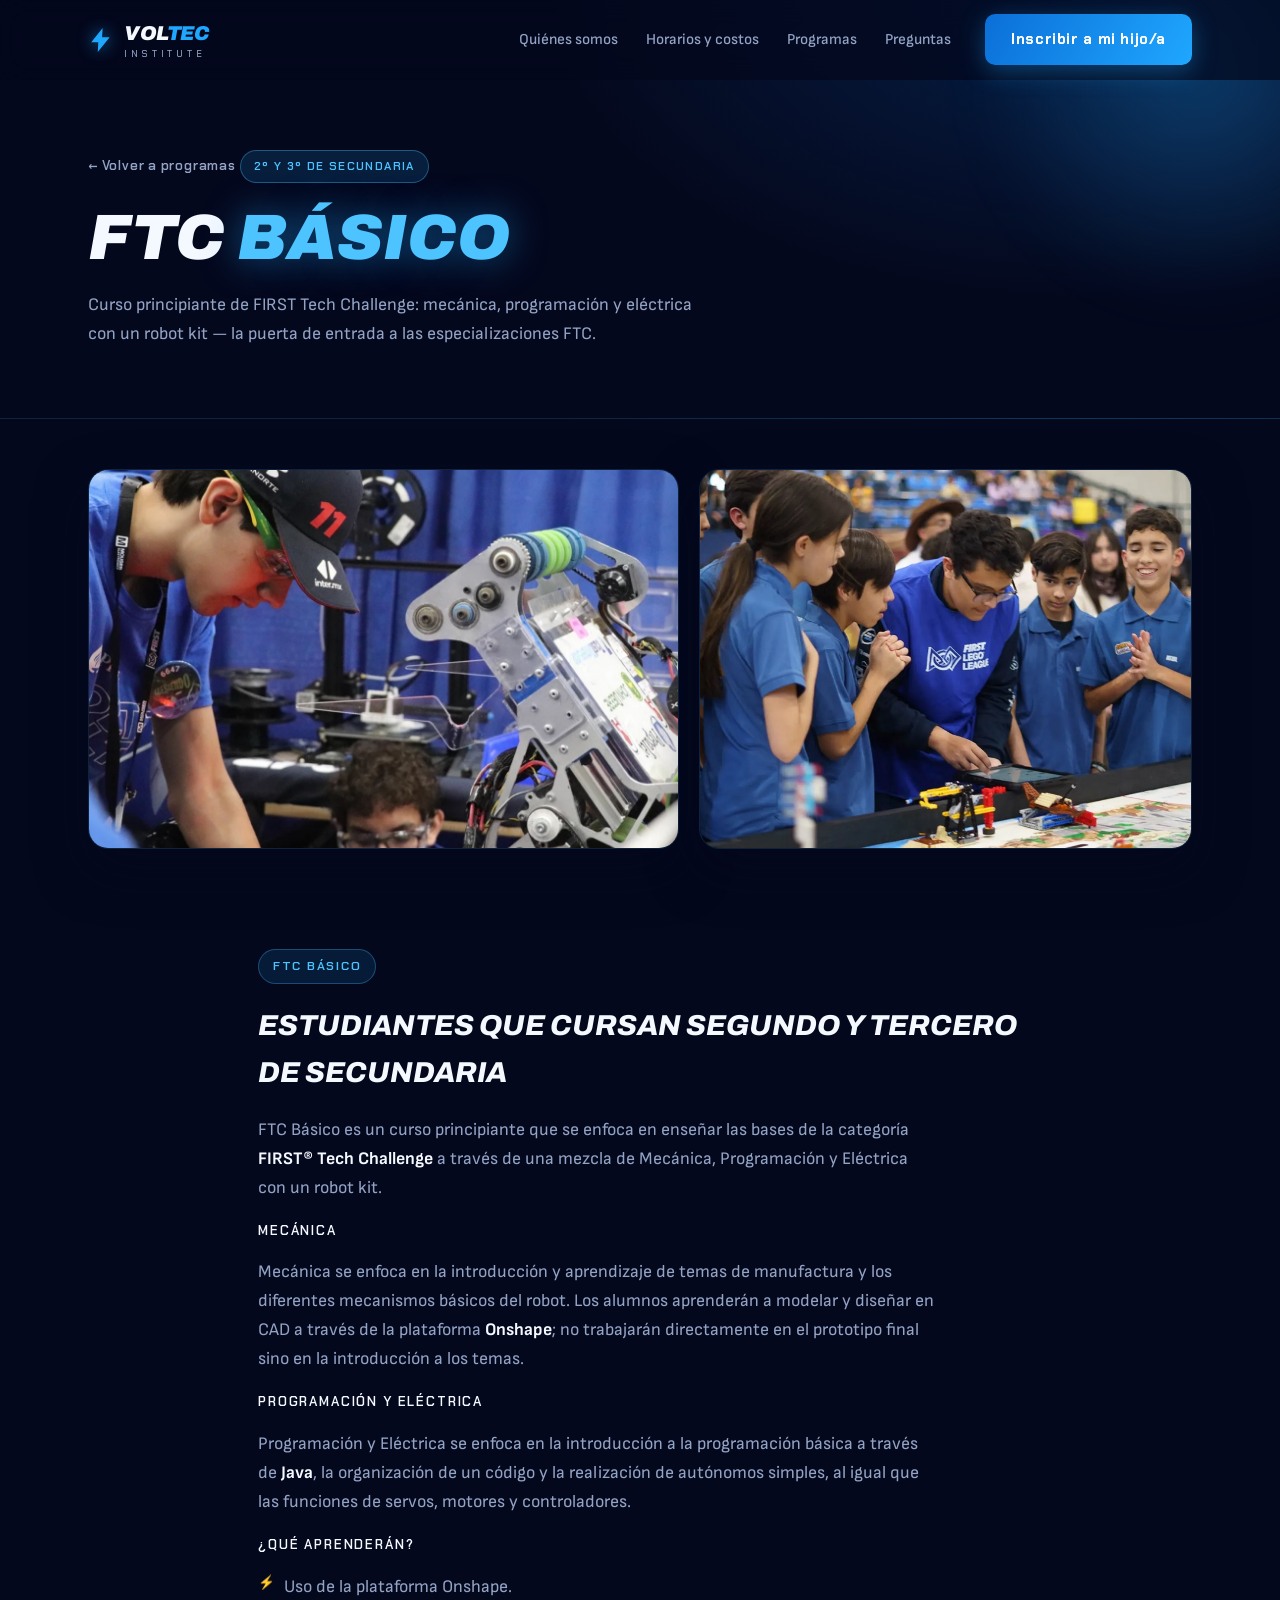
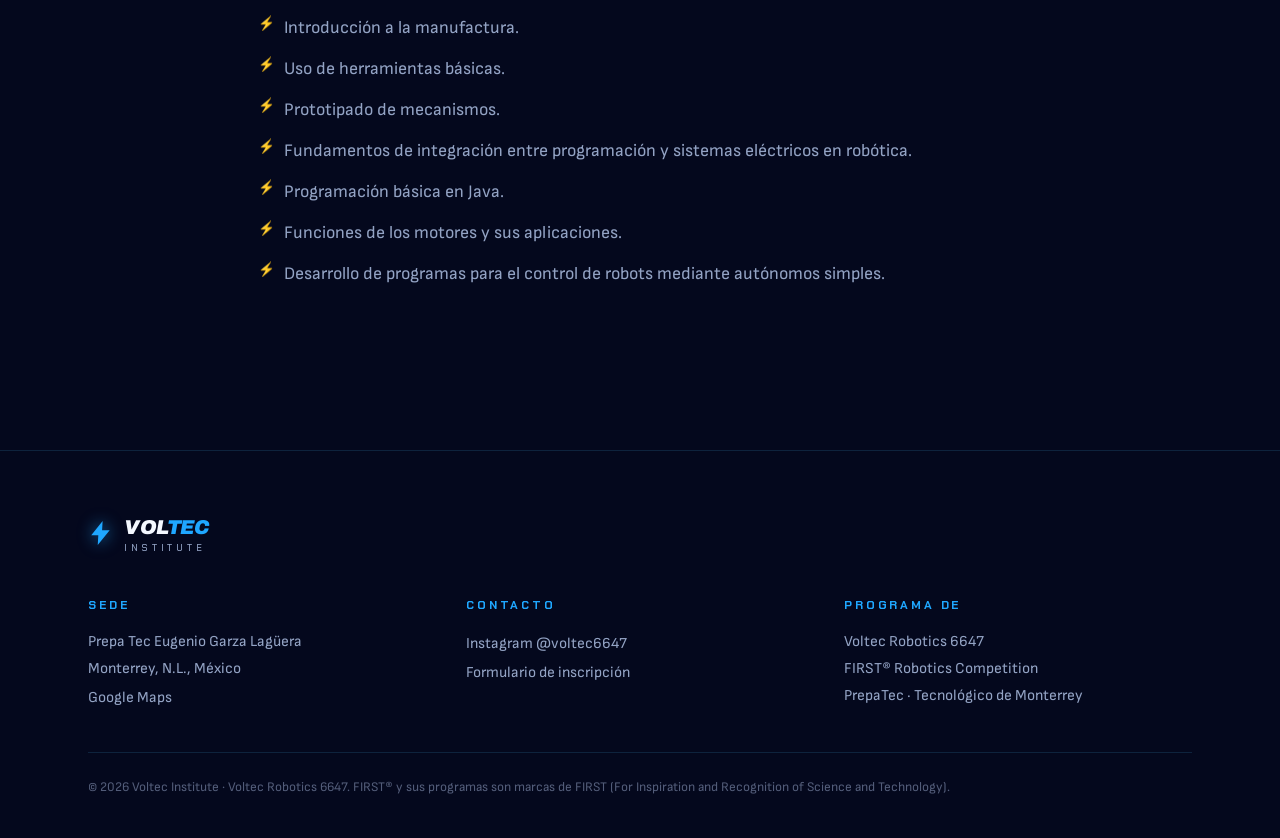
==== pages/ftc-basico.html @ 251042d5 "Restructure FTC track into FTC Básico + 2 specializations - New page pages/ftc-basico.html: combined" ====
<!DOCTYPE html>
<html lang="es">
<head>
<meta charset="UTF-8">
<meta name="viewport" content="width=device-width, initial-scale=1.0">
<title>FTC Básico — Voltec Institute</title>
<meta name="description" content="FTC Básico: curso principiante de FIRST Tech Challenge que combina mecánica, programación y eléctrica con un robot kit, para 2º y 3º de secundaria.">
<link rel="preconnect" href="https://fonts.googleapis.com">
<link rel="preconnect" href="https://fonts.gstatic.com" crossorigin>
<link href="https://fonts.googleapis.com/css2?family=Archivo:ital,wght@0,400;0,600;0,700;1,800;1,900&family=Chakra+Petch:wght@400;500;600;700&family=Sofia+Sans:ital,wght@0,300;0,400;0,500;0,600;0,700;1,400&display=swap" rel="stylesheet">
<link rel="stylesheet" href="../styles.css">
<link rel="icon" type="image/svg+xml" href="../favicon.svg">
</head>
<body>

<!-- ══════════ NAV ══════════ -->
<header class="nav" id="nav">
  <div class="nav__inner">
    <a href="../index.html#inicio" class="nav__brand">
      <svg class="nav__bolt" viewBox="0 0 24 24" aria-hidden="true"><path d="M13.5 1 3 14h6.5L9 23 20 9.5h-7L13.5 1z"/></svg>
      <span class="nav__wordmark">VOL<em>TEC</em> <small>institute</small></span>
    </a>
    <nav class="nav__links" aria-label="Navegación principal">
      <a href="../index.html#equipo">Quiénes somos</a>
      <a href="../index.html#detalles">Horarios y costos</a>
      <a href="../index.html#programas">Programas</a>
      <a href="../index.html#faq">Preguntas</a>
    </nav>
    <a class="btn btn--solid nav__cta" href="https://forms.gle/gibTbr4Ch8bQDQcL7" target="_blank" rel="noopener">Inscribir a mi hijo/a</a>
    <button class="nav__burger" id="burger" aria-label="Abrir menú" aria-expanded="false">
      <span></span><span></span><span></span>
    </button>
  </div>
  <div class="nav__mobile" id="mobileMenu">
    <a href="../index.html#equipo">Quiénes somos</a>
    <a href="../index.html#detalles">Horarios y costos</a>
    <a href="../index.html#programas">Programas</a>
    <a href="../index.html#faq">Preguntas</a>
    <a class="btn btn--solid" href="https://forms.gle/gibTbr4Ch8bQDQcL7" target="_blank" rel="noopener">Inscribir a mi hijo/a</a>
  </div>
</header>

<!-- ══════════ PAGE HERO ══════════ -->
<section class="page-hero">
  <div class="page-hero__glow" aria-hidden="true"></div>
  <div class="container page-hero__inner">
    <a class="page-hero__back" href="../index.html#programas">← Volver a programas</a>
    <span class="stage__badge page-hero__badge">2º y 3º de secundaria</span>
    <h1 class="page-hero__title">FTC <em>Básico</em></h1>
    <p class="page-hero__lead">Curso principiante de FIRST Tech Challenge: mecánica, programación y eléctrica con un robot kit — la puerta de entrada a las especializaciones FTC.</p>
  </div>
</section>

<!-- ══════════ GALERÍA ══════════ -->
<section class="page-gallery">
  <div class="container page-gallery__grid">
    <img src="../img/foto-6.jpg" alt="Alumno ajustando el mecanismo de un robot FTC">
    <img src="../img/foto-1.jpg" alt="Alumnos construyendo y controlando un robot con tablet">
  </div>
</section>

<!-- ══════════ CONTENIDO ══════════ -->
<section class="page-content">
  <div class="container container--narrow">

    <article class="level-block">
      <span class="level-block__tag">FTC Básico</span>
      <h2 class="level-block__age">Estudiantes que cursan segundo y tercero de secundaria</h2>
      <p>FTC Básico es un curso principiante que se enfoca en enseñar las bases de la categoría <strong>FIRST® Tech Challenge</strong> a través de una mezcla de Mecánica, Programación y Eléctrica con un robot kit.</p>

      <h3 class="level-block__subhead">Mecánica</h3>
      <p>Mecánica se enfoca en la introducción y aprendizaje de temas de manufactura y los diferentes mecanismos básicos del robot. Los alumnos aprenderán a modelar y diseñar en CAD a través de la plataforma <strong>Onshape</strong>; no trabajarán directamente en el prototipo final sino en la introducción a los temas.</p>

      <h3 class="level-block__subhead">Programación y Eléctrica</h3>
      <p>Programación y Eléctrica se enfoca en la introducción a la programación básica a través de <strong>Java</strong>, la organización de un código y la realización de autónomos simples, al igual que las funciones de servos, motores y controladores.</p>

      <h3 class="level-block__subhead">¿Qué aprenderán?</h3>
      <ul class="level-block__list">
        <li>Uso de la plataforma Onshape.</li>
        <li>Introducción a la manufactura.</li>
        <li>Uso de herramientas básicas.</li>
        <li>Prototipado de mecanismos.</li>
        <li>Fundamentos de integración entre programación y sistemas eléctricos en robótica.</li>
        <li>Programación básica en Java.</li>
        <li>Funciones de los motores y sus aplicaciones.</li>
        <li>Desarrollo de programas para el control de robots mediante autónomos simples.</li>
      </ul>
    </article>

  </div>
</section>

<!-- ══════════ FOOTER ══════════ -->
<footer class="footer">
  <div class="container footer__inner">
    <div class="footer__brand">
      <svg class="nav__bolt" viewBox="0 0 24 24" aria-hidden="true"><path d="M13.5 1 3 14h6.5L9 23 20 9.5h-7L13.5 1z"/></svg>
      <span class="nav__wordmark">VOL<em>TEC</em> <small>institute</small></span>
    </div>
    <div class="footer__cols">
      <div>
        <h4>Sede</h4>
        <p>Prepa Tec Eugenio Garza Lagüera<br>Monterrey, N.L., México</p>
        <a href="https://maps.app.goo.gl/XyMqTi9tieTk6t7EA" target="_blank" rel="noopener">Google Maps</a>
      </div>
      <div>
        <h4>Contacto</h4>
        <a href="https://www.instagram.com/voltec6647/" target="_blank" rel="noopener">Instagram @voltec6647</a><br>
        <a href="https://forms.gle/gibTbr4Ch8bQDQcL7" target="_blank" rel="noopener">Formulario de inscripción</a>
      </div>
      <div>
        <h4>Programa de</h4>
        <p>Voltec Robotics 6647<br>FIRST® Robotics Competition<br>PrepaTec · Tecnológico de Monterrey</p>
      </div>
    </div>
    <p class="footer__legal">© 2026 Voltec Institute · Voltec Robotics 6647. FIRST® y sus programas son marcas de FIRST (For Inspiration and Recognition of Science and Technology).</p>
  </div>
</footer>

<script src="../script.js"></script>
</body>
</html>
---- styles.css ----
/* ═══════════════════════════════════════════
   VOLTEC INSTITUTE — dark navy · electric blue
   ═══════════════════════════════════════════ */

:root {
  --navy-950: #04081d;
  --navy-900: #060c26;
  --navy-800: #0a1233;
  --navy-700: #101c4a;
  --electric: #1fa7ff;
  --electric-bright: #4dc3ff;
  --electric-deep: #0b6fd8;
  --white: #f4f8ff;
  --muted: #93a3c4;
  --line: rgba(77, 195, 255, .14);

  --font-display: "Archivo", sans-serif;
  --font-tech: "Chakra Petch", monospace;
  --font-body: "Sofia Sans", sans-serif;

  --container: 1160px;
  --radius: 18px;
}

* { margin: 0; padding: 0; box-sizing: border-box; }

html { scroll-behavior: smooth; scroll-padding-top: 90px; }

body {
  font-family: var(--font-body);
  background: var(--navy-950);
  color: var(--white);
  font-size: 1.1rem;
  line-height: 1.65;
  overflow-x: hidden;
  -webkit-font-smoothing: antialiased;
}

::selection { background: var(--electric); color: var(--navy-950); }

.container { max-width: var(--container); margin: 0 auto; padding: 0 28px; }
.container--narrow { max-width: 820px; }

/* ── type helpers ── */
.eyebrow {
  font-family: var(--font-tech);
  font-size: .8rem;
  font-weight: 600;
  letter-spacing: .28em;
  text-transform: uppercase;
  color: var(--electric);
  margin-bottom: 14px;
}
.eyebrow::before { content: "// "; opacity: .6; }

.h2 {
  font-family: var(--font-display);
  font-weight: 900;
  font-style: italic;
  font-size: clamp(1.9rem, 4.2vw, 3rem);
  line-height: 1.08;
  letter-spacing: -.01em;
  text-transform: uppercase;
  margin-bottom: 18px;
}
.h2 em {
  font-style: italic;
  color: var(--electric-bright);
}

.lead { color: var(--muted); max-width: 560px; margin-bottom: 42px; }

/* ── buttons ── */
.btn {
  display: inline-block;
  font-family: var(--font-tech);
  font-weight: 700;
  font-size: .95rem;
  letter-spacing: .04em;
  text-decoration: none;
  padding: 13px 26px;
  border-radius: 10px;
  transition: transform .18s ease, box-shadow .18s ease, background .18s ease, color .18s ease;
  cursor: pointer;
  border: 0;
}
.btn--solid {
  background: linear-gradient(120deg, var(--electric-deep), var(--electric));
  color: #fff;
  box-shadow: 0 6px 24px rgba(31, 167, 255, .35);
}
.btn--solid:hover { transform: translateY(-2px); box-shadow: 0 10px 34px rgba(31, 167, 255, .5); }
.btn--ghost {
  color: var(--white);
  border: 1px solid var(--line);
  background: rgba(77, 195, 255, .05);
}
.btn--ghost:hover { border-color: var(--electric); color: var(--electric-bright); }
.btn--outline {
  color: var(--electric-bright);
  border: 1px solid rgba(77, 195, 255, .4);
  background: transparent;
  padding: 10px 20px;
}
.btn--outline:hover { background: var(--electric); border-color: var(--electric); color: var(--navy-950); }
.btn--lg { padding: 16px 32px; font-size: 1.02rem; }
.btn--xl { padding: 19px 44px; font-size: 1.12rem; border-radius: 14px; }

/* ═══════════ NAV ═══════════ */
.nav {
  position: fixed;
  top: 0; left: 0; right: 0;
  z-index: 100;
  background: rgba(4, 8, 29, .72);
  backdrop-filter: blur(14px);
  -webkit-backdrop-filter: blur(14px);
  border-bottom: 1px solid transparent;
  transition: border-color .3s ease;
}
.nav.scrolled { border-bottom-color: var(--line); }

.nav__inner {
  max-width: var(--container);
  margin: 0 auto;
  padding: 14px 28px;
  display: flex;
  align-items: center;
  gap: 34px;
}
.nav__brand { display: flex; align-items: center; gap: 10px; text-decoration: none; margin-right: auto; }
.nav__bolt { width: 26px; height: 26px; fill: var(--electric); filter: drop-shadow(0 0 8px rgba(31,167,255,.7)); }
.nav__wordmark {
  font-family: var(--font-display);
  font-style: italic;
  font-weight: 900;
  font-size: 1.25rem;
  letter-spacing: -.02em;
  color: var(--white);
}
.nav__wordmark em { color: var(--electric); font-style: italic; }
.nav__wordmark small {
  display: block;
  font-family: var(--font-tech);
  font-weight: 500;
  font-style: normal;
  font-size: .58rem;
  letter-spacing: .42em;
  text-transform: uppercase;
  color: var(--muted);
  margin-top: -3px;
}
.nav__links { display: flex; gap: 28px; }
.nav__links a {
  color: var(--muted);
  text-decoration: none;
  font-size: .95rem;
  font-weight: 500;
  transition: color .15s;
}
.nav__links a:hover { color: var(--electric-bright); }
.nav__cta { white-space: nowrap; }

.nav__burger { display: none; background: none; border: 0; flex-direction: column; gap: 5px; padding: 6px; cursor: pointer; }
.nav__burger span { width: 24px; height: 2px; background: var(--white); border-radius: 2px; transition: .25s; }
.nav__mobile { display: none; }

@media (max-width: 900px) {
  .nav__links, .nav__cta { display: none; }
  .nav__burger { display: flex; }
  .nav__mobile {
    display: none;
    flex-direction: column;
    gap: 4px;
    padding: 12px 28px 24px;
    border-top: 1px solid var(--line);
  }
  .nav__mobile.open { display: flex; }
  .nav__mobile a {
    color: var(--white);
    text-decoration: none;
    padding: 12px 0;
    font-size: 1.05rem;
    border-bottom: 1px solid rgba(77,195,255,.08);
  }
  .nav__mobile .btn { margin-top: 14px; text-align: center; border-bottom: 0; }
}

/* ═══════════ HERO ═══════════ */
.hero {
  position: relative;
  min-height: 100svh;
  display: flex;
  flex-direction: column;
  justify-content: center;
  padding: 140px 0 0;
  overflow: hidden;
  background:
    radial-gradient(1100px 600px at 78% 12%, rgba(11, 111, 216, .22), transparent 60%),
    radial-gradient(800px 500px at 12% 85%, rgba(31, 167, 255, .1), transparent 60%),
    var(--navy-950);
}
.hero__grid {
  position: absolute; inset: 0;
  background-image:
    linear-gradient(rgba(77,195,255,.06) 1px, transparent 1px),
    linear-gradient(90deg, rgba(77,195,255,.06) 1px, transparent 1px);
  background-size: 56px 56px;
  mask-image: radial-gradient(ellipse 90% 70% at 50% 40%, black 30%, transparent 75%);
  -webkit-mask-image: radial-gradient(ellipse 90% 70% at 50% 40%, black 30%, transparent 75%);
}
.hero__glow {
  position: absolute;
  width: 640px; height: 640px;
  right: -140px; top: -140px;
  background: radial-gradient(circle, rgba(31,167,255,.28), transparent 65%);
  filter: blur(40px);
  animation: pulse 7s ease-in-out infinite;
}
@keyframes pulse { 0%,100% { opacity: .7; transform: scale(1); } 50% { opacity: 1; transform: scale(1.12); } }

.hero__boltbg {
  position: absolute;
  right: -6%; top: 50%;
  transform: translateY(-52%) rotate(8deg);
  width: min(56vw, 680px);
  fill: none;
  stroke: rgba(77, 195, 255, .16);
  stroke-width: .35;
  filter: drop-shadow(0 0 26px rgba(31,167,255,.25));
}

.hero__inner { position: relative; max-width: var(--container); margin: 0 auto; padding: 0 28px; width: 100%; }

.tag {
  display: inline-block;
  font-family: var(--font-tech);
  font-size: .8rem;
  font-weight: 600;
  letter-spacing: .12em;
  text-transform: uppercase;
  color: var(--electric-bright);
  border: 1px solid rgba(77,195,255,.35);
  background: rgba(31,167,255,.08);
  padding: 8px 16px;
  border-radius: 100px;
}

.hero__title {
  font-family: var(--font-display);
  font-weight: 900;
  font-style: italic;
  text-transform: uppercase;
  font-size: clamp(1.9rem, 4.6vw, 3.5rem);
  line-height: 1.08;
  letter-spacing: -.01em;
  margin: 26px 0 24px;
  max-width: 22ch;
}
.hero__title span { display: block; }
.hero__title-electric {
  color: var(--electric);
  text-shadow: 0 0 42px rgba(31,167,255,.55);
}

.hero__sub { color: var(--muted); max-width: 560px; margin-bottom: 34px; }
.hero__sub strong { color: var(--white); }

.hero__actions { display: flex; gap: 16px; flex-wrap: wrap; margin-bottom: 56px; }

.hero__stats {
  display: flex;
  gap: clamp(28px, 5vw, 64px);
  flex-wrap: wrap;
  border-top: 1px solid var(--line);
  padding-top: 30px;
  margin-bottom: 70px;
}
.hero__stats dt {
  font-family: var(--font-display);
  font-style: italic;
  font-weight: 900;
  font-size: 2rem;
  color: var(--electric-bright);
}
.hero__stats dd {
  font-family: var(--font-tech);
  font-size: .72rem;
  letter-spacing: .14em;
  text-transform: uppercase;
  color: var(--muted);
  line-height: 1.5;
  margin-top: 4px;
}

/* marquee */
.hero__marquee {
  position: relative;
  border-top: 1px solid var(--line);
  border-bottom: 1px solid var(--line);
  background: rgba(31,167,255,.05);
  overflow: hidden;
  padding: 13px 0;
}
.hero__marquee-track {
  display: flex;
  white-space: nowrap;
  animation: marquee 30s linear infinite;
  font-family: var(--font-tech);
  font-size: .82rem;
  font-weight: 600;
  letter-spacing: .3em;
  color: rgba(147, 163, 196, .85);
}
@keyframes marquee { to { transform: translateX(-50%); } }

/* reveal animation */
.reveal { opacity: 0; transform: translateY(22px); animation: rise .8s cubic-bezier(.2,.7,.2,1) forwards; }
.d1 { animation-delay: .08s; } .d2 { animation-delay: .18s; } .d3 { animation-delay: .28s; }
.d4 { animation-delay: .42s; } .d5 { animation-delay: .54s; } .d6 { animation-delay: .68s; }
@keyframes rise { to { opacity: 1; transform: none; } }

/* scroll-in sections */
.sr { opacity: 0; transform: translateY(30px); transition: opacity .7s ease, transform .7s cubic-bezier(.2,.7,.2,1); }
.sr.in { opacity: 1; transform: none; }

/* ═══════════ PROMO POP-OUT ═══════════ */
:root {
  --amber: #ffc820;
  --amber-bright: #ffe066;
  --amber-deep: #c98f00;
}

.promo {
  position: absolute;
  right: 0;
  top: 2px;
  width: min(360px, 32vw);
  z-index: 5;
  animation: promo-in .8s cubic-bezier(.2,.8,.2,1) .5s both;
}
@keyframes promo-in {
  from { opacity: 0; transform: translateY(-16px) scale(.95); }
  to   { opacity: 1; transform: none; }
}
.promo[hidden] { display: none; }

.promo__tab {
  position: relative;
  z-index: 2;
  display: inline-flex;
  align-items: center;
  gap: 8px;
  margin: 0 auto -1px;
  padding: 9px 22px 10px;
  font-family: var(--font-tech);
  font-size: .74rem;
  font-weight: 700;
  letter-spacing: .16em;
  text-transform: uppercase;
  color: var(--navy-950);
  background: linear-gradient(180deg, var(--amber-bright), var(--amber));
  clip-path: polygon(14px 0, calc(100% - 14px) 0, 100% 100%, 0 100%);
  left: 50%;
  translate: -50% 0;
  box-shadow: 0 0 26px rgba(255, 200, 32, .5);
}
.promo__flame { font-size: .9rem; }

.promo__frame {
  position: relative;
  padding: 26px 28px 24px;
  background:
    radial-gradient(120% 90% at 85% 15%, rgba(255, 200, 32, .1), transparent 60%),
    linear-gradient(165deg, #0d1226 0%, #060a1c 100%);
  border: 2px solid var(--amber);
  clip-path: polygon(
    26px 0, calc(100% - 26px) 0, 100% 26px,
    100% calc(100% - 26px), calc(100% - 26px) 100%,
    26px 100%, 0 calc(100% - 26px), 0 26px
  );
  box-shadow:
    0 0 0 1px rgba(255, 200, 32, .18),
    0 0 44px rgba(255, 200, 32, .28),
    0 30px 70px rgba(4, 8, 29, .85);
}
.promo__frame::before {
  content: "";
  position: absolute;
  inset: 8px;
  border: 1px solid rgba(255, 200, 32, .16);
  clip-path: inherit;
  pointer-events: none;
}

.promo__dots {
  position: absolute;
  left: 34px; right: 34px;
  height: 5px;
  background-image: repeating-linear-gradient(90deg, var(--amber) 0 4px, transparent 4px 11px);
  opacity: .5;
}
.promo__dots--top { top: 13px; }
.promo__dots--bottom { bottom: 13px; }

.promo__body { display: flex; align-items: center; gap: 20px; margin-top: 12px; }

.promo__dial {
  position: relative;
  flex: none;
  width: 76px; height: 76px;
  display: grid;
  place-items: center;
}
.promo__ring {
  position: absolute;
  inset: 0;
  border-radius: 50%;
  border: 2px dashed rgba(255, 200, 32, .55);
  animation: promo-spin 14s linear infinite;
}
.promo__ring--inner {
  inset: 11px;
  border: 2px solid rgba(255, 200, 32, .3);
  border-top-color: var(--amber);
  border-style: solid;
  animation: promo-spin 4.5s linear infinite reverse;
}
@keyframes promo-spin { to { transform: rotate(360deg); } }
.promo__bolt {
  position: relative;
  width: 30px; height: 30px;
  fill: var(--amber);
  filter: drop-shadow(0 0 12px rgba(255, 200, 32, .9));
}

.promo__eyebrow {
  font-family: var(--font-display);
  font-style: italic;
  font-weight: 800;
  text-transform: uppercase;
  font-size: clamp(1.05rem, 1.8vw, 1.35rem);
  line-height: 1.05;
  color: var(--white);
}
.promo__status {
  font-family: var(--font-display);
  font-style: italic;
  font-weight: 900;
  text-transform: uppercase;
  font-size: clamp(1.5rem, 2.6vw, 2rem);
  line-height: 1;
  color: var(--amber);
  text-shadow: 0 0 26px rgba(255, 200, 32, .55);
}

.promo__rule {
  display: flex;
  align-items: center;
  gap: 14px;
  margin: 16px 0 12px;
  font-family: var(--font-tech);
  font-size: .74rem;
  font-weight: 600;
  letter-spacing: .3em;
  text-transform: uppercase;
  color: rgba(255, 224, 102, .85);
}
.promo__rule::before, .promo__rule::after {
  content: "";
  flex: 1;
  height: 1px;
  background: linear-gradient(90deg, transparent, rgba(255, 200, 32, .55), transparent);
}

.promo__offer {
  display: flex;
  align-items: center;
  justify-content: center;
  gap: 14px;
  margin-bottom: 14px;
}
.promo__pct {
  font-family: var(--font-display);
  font-style: italic;
  font-weight: 900;
  font-size: clamp(3.2rem, 6.4vw, 4.6rem);
  line-height: .88;
  letter-spacing: -.03em;
  color: var(--amber);
  text-shadow: 0 0 40px rgba(255, 200, 32, .5);
}
.promo__pct em { font-style: italic; font-size: .62em; }
.promo__off {
  font-family: var(--font-display);
  font-style: italic;
  font-weight: 900;
  text-transform: uppercase;
  font-size: clamp(1rem, 1.7vw, 1.3rem);
  line-height: 1.02;
  color: var(--amber);
}

.promo__deadline {
  display: flex;
  align-items: center;
  gap: 10px;
  padding-top: 14px;
  border-top: 1px solid rgba(255, 200, 32, .22);
  font-size: .95rem;
  color: #d9e2f5;
}
.promo__deadline strong { color: var(--amber); }
.promo__cal { font-size: 1.05rem; }

.promo__cta {
  position: relative;
  z-index: 2;
  display: block;
  margin-top: 15px;
  padding: 14px 22px;
  text-align: center;
  text-decoration: none;
  font-family: var(--font-tech);
  font-weight: 700;
  font-size: 1rem;
  letter-spacing: .02em;
  color: var(--navy-950);
  background: linear-gradient(180deg, var(--amber-bright), var(--amber));
  border-radius: 10px;
  box-shadow: 0 6px 24px rgba(255, 200, 32, .38);
  transition: transform .18s ease, box-shadow .18s ease;
}
.promo__cta:hover { transform: translateY(-2px); box-shadow: 0 12px 34px rgba(255, 200, 32, .55); }

.promo__chip {
  position: absolute;
  z-index: 0;
  right: 22px; bottom: 22px;
  width: 40px; height: 40px;
  fill: none;
  stroke: rgba(255, 200, 32, .32);
  stroke-width: 1.6;
  stroke-linecap: round;
}

@media (max-width: 1080px) {
  .promo {
    position: static;
    width: min(420px, 100%);
    margin: 36px 0 0;
    animation-name: promo-in-flat;
  }
  @keyframes promo-in-flat {
    from { opacity: 0; transform: translateY(18px); }
    to   { opacity: 1; transform: none; }
  }
}

/* Teléfono: banner compacto en vez de tarjeta vertical */
@media (max-width: 640px) {
  .promo { width: 100%; margin-top: 28px; }
  .promo__tab {
    padding: 7px 18px 8px;
    font-size: .68rem;
  }
  .promo__frame {
    display: grid;
    grid-template-columns: auto 1fr auto;
    align-items: center;
    column-gap: 14px;
    row-gap: 10px;
    padding: 18px 18px 16px;
  }
  .promo__dots { display: none; }
  .promo__body {
    grid-column: 1 / 3;
    grid-row: 1;
    margin-top: 0;
    gap: 12px;
  }
  .promo__dial { width: 50px; height: 50px; }
  .promo__bolt { width: 20px; height: 20px; }
  .promo__eyebrow { font-size: .88rem; }
  .promo__status { font-size: 1.1rem; }
  .promo__rule { display: none; }
  .promo__offer {
    grid-column: 3;
    grid-row: 1;
    margin-bottom: 0;
    flex-direction: column;
    align-items: flex-end;
    gap: 0;
    text-align: right;
  }
  .promo__pct { font-size: 2.1rem; }
  .promo__off { font-size: .74rem; }
  .promo__deadline {
    grid-column: 1 / 4;
    grid-row: 2;
    padding-top: 12px;
    font-size: .86rem;
  }
  .promo__cta {
    grid-column: 1 / 4;
    grid-row: 3;
    margin-top: 2px;
    padding: 13px 20px;
  }
  .promo__chip { display: none; }
}

/* ═══════════ WHY / GLOW GRID ═══════════ */
.why { padding: 110px 0; }
.glow-grid {
  display: grid;
  grid-template-columns: repeat(3, 1fr);
  gap: 18px;
  margin-top: 48px;
  list-style: none;
}
.glow-item { min-height: 15rem; }

.glow-card {
  position: relative;
  height: 100%;
  border-radius: 22px;
  padding: 1.5px;
  background: var(--line);
  isolation: isolate;
}
.glow-card__spot {
  position: absolute;
  inset: -70px;
  z-index: 0;
  border-radius: 34px;
  background: radial-gradient(240px circle at var(--mx, 50%) var(--my, 50%),
    rgba(31, 167, 255, .95), rgba(140, 90, 255, .55) 34%, transparent 68%);
  filter: blur(30px);
  opacity: 0;
  transition: opacity .4s ease;
  pointer-events: none;
}
.glow-card:hover .glow-card__spot,
.glow-card:focus-within .glow-card__spot { opacity: .9; }

.glow-card__inner {
  position: relative;
  z-index: 1;
  height: 100%;
  display: flex;
  flex-direction: column;
  gap: 18px;
  background: linear-gradient(160deg, var(--navy-800), var(--navy-900));
  border-radius: 21px;
  padding: 30px 26px;
}
.glow-card__icon {
  width: 38px; height: 38px;
  display: flex; align-items: center; justify-content: center;
  border: 1px solid var(--line);
  border-radius: 10px;
  background: rgba(31, 167, 255, .08);
  color: var(--electric-bright);
}
.glow-card__icon svg { width: 18px; height: 18px; }
.glow-card__body h3 {
  font-family: var(--font-display);
  font-style: italic;
  font-weight: 800;
  text-transform: uppercase;
  font-size: 1.05rem;
  letter-spacing: .01em;
  margin-bottom: 10px;
  color: var(--electric-bright);
}
.glow-card__body p { font-size: .96rem; color: var(--muted); }

@media (max-width: 860px) {
  .glow-grid { grid-template-columns: repeat(2, 1fr); }
}
@media (max-width: 560px) {
  .glow-grid { grid-template-columns: 1fr; }
}

/* ═══════════ GALLERY ═══════════ */
.gallery {
  overflow: hidden;
  padding: 10px 0 90px;
  position: relative;
}
.gallery::before, .gallery::after {
  content: "";
  position: absolute;
  top: 0; bottom: 0;
  width: 120px;
  z-index: 2;
  pointer-events: none;
}
.gallery::before { left: 0; background: linear-gradient(90deg, var(--navy-950), transparent); }
.gallery::after { right: 0; background: linear-gradient(-90deg, var(--navy-950), transparent); }
.gallery__track {
  display: flex;
  width: max-content;
  animation: gallery-slide 45s linear infinite;
}
.gallery__track:hover { animation-play-state: paused; }
.gallery__set { display: flex; }
.gallery__set img {
  height: clamp(190px, 26vw, 280px);
  width: auto;
  border-radius: 16px;
  margin-right: 22px;
  border: 1px solid var(--line);
  box-shadow: 0 14px 40px rgba(4, 8, 29, .65);
  object-fit: cover;
  transition: transform .3s ease, border-color .3s ease;
}
.gallery__set img:hover {
  transform: scale(1.035);
  border-color: rgba(77, 195, 255, .5);
}
@keyframes gallery-slide { to { transform: translateX(-50%); } }
@media (prefers-reduced-motion: reduce) {
  .gallery__track { animation: none; overflow-x: auto; }
}

/* ═══════════ PROGRAMS ═══════════ */
.programs {
  padding: 110px 0;
  background:
    radial-gradient(900px 480px at 15% 0%, rgba(11,111,216,.14), transparent 60%),
    var(--navy-900);
  border-top: 1px solid var(--line);
  border-bottom: 1px solid var(--line);
}
.stages {
  display: flex;
  gap: 10px;
  height: 560px;
}
.stage {
  position: relative;
  flex: 1;
  min-width: 64px;
  border-radius: 20px;
  border: 1px solid var(--line);
  background-size: cover;
  background-position: center;
  cursor: pointer;
  overflow: hidden;
  padding: 0;
  font: inherit;
  color: inherit;
  transition: flex .55s cubic-bezier(.2,.8,.2,1), border-color .3s ease;
}
.stage::before {
  content: "";
  position: absolute; inset: 0;
  background:
    linear-gradient(0deg, rgba(4,8,29,.92) 0%, rgba(4,8,29,.55) 42%, rgba(4,8,29,.35) 100%);
  transition: background .5s ease;
}
.stage:hover, .stage:focus-visible { border-color: rgba(77,195,255,.5); }
.stage.is-active {
  flex: 4.2;
  border-color: rgba(77,195,255,.5);
  box-shadow: 0 28px 70px rgba(4,8,29,.85);
}
.stage.is-active::before {
  background: linear-gradient(100deg, rgba(4,8,29,.94) 0%, rgba(4,8,29,.72) 38%, rgba(4,8,29,.28) 75%, rgba(4,8,29,.15) 100%);
}
.stage__num {
  position: absolute;
  top: 22px; left: 22px;
  font-family: var(--font-tech);
  font-size: .8rem;
  font-weight: 600;
  letter-spacing: .1em;
  color: var(--electric-bright);
  opacity: .85;
  z-index: 2;
}
.stage__label {
  position: absolute;
  left: 50%; bottom: 26px;
  transform: translateX(-50%) rotate(180deg);
  writing-mode: vertical-rl;
  font-family: var(--font-display);
  font-style: italic;
  font-weight: 800;
  text-transform: uppercase;
  font-size: 1.05rem;
  letter-spacing: .02em;
  white-space: nowrap;
  z-index: 2;
  transition: opacity .35s ease;
}
.stage.is-active .stage__label { opacity: 0; pointer-events: none; }
.stage__panel {
  position: absolute;
  inset: 0;
  display: flex;
  flex-direction: column;
  align-items: flex-start;
  justify-content: flex-end;
  gap: 14px;
  padding: 34px;
  text-align: left;
  opacity: 0;
  transform: translateY(10px);
  transition: opacity .4s ease .1s, transform .4s ease .1s;
  z-index: 2;
  pointer-events: none;
}
.stage.is-active .stage__panel { opacity: 1; transform: none; pointer-events: auto; }
.stage__badge {
  font-family: var(--font-tech);
  font-size: .72rem;
  font-weight: 600;
  letter-spacing: .12em;
  text-transform: uppercase;
  color: var(--electric-bright);
  background: rgba(31,167,255,.14);
  border: 1px solid rgba(77,195,255,.35);
  padding: 6px 13px;
  border-radius: 100px;
  white-space: nowrap;
}
.stage__title {
  font-family: var(--font-display);
  font-style: italic;
  font-weight: 900;
  text-transform: uppercase;
  font-size: clamp(1.5rem, 2.6vw, 2.1rem);
  line-height: 1.02;
  white-space: nowrap;
}
.stage__desc {
  color: #dbe4f7;
  font-size: .96rem;
  max-width: 40ch;
  white-space: normal;
}
.stage__desc strong { color: var(--white); }
.stage__cta { align-self: flex-start; margin-top: 4px; white-space: nowrap; }

@media (max-width: 860px) {
  .stages { flex-direction: column; height: auto; gap: 8px; }
  .stage { flex: none; height: 76px; min-width: 0; }
  .stage.is-active { flex: none; height: 420px; }
  .stage__label {
    writing-mode: horizontal-tb;
    transform: none;
    left: 22px; bottom: 22px;
    font-size: 1.1rem;
  }
  .stage__num { top: 18px; left: 18px; }
}

/* ═══════════ DETAILS ═══════════ */
.details { padding: 110px 0; }
.details__grid {
  display: grid;
  grid-template-columns: repeat(auto-fit, minmax(240px, 1fr));
  gap: 20px;
  margin-top: 48px;
}
.detail {
  border: 1px solid var(--line);
  border-radius: var(--radius);
  padding: 30px 26px;
  background: rgba(10, 18, 51, .5);
  transition: border-color .25s;
}
.detail:hover { border-color: rgba(77,195,255,.4); }
.detail__icon { font-size: 1.7rem; margin-bottom: 14px; }
.detail h3 {
  font-family: var(--font-tech);
  font-size: .8rem;
  font-weight: 600;
  letter-spacing: .22em;
  text-transform: uppercase;
  color: var(--muted);
  margin-bottom: 6px;
}
.detail__big {
  font-family: var(--font-display);
  font-style: italic;
  font-weight: 900;
  font-size: 1.7rem;
  color: var(--electric-bright);
  margin-bottom: 10px;
  line-height: 1.1;
}
.detail__big span { font-size: .9rem; color: var(--muted); font-weight: 700; }
.detail p { font-size: .95rem; color: var(--muted); }
.detail__link {
  display: inline-block;
  margin-top: 12px;
  color: var(--electric);
  font-weight: 600;
  text-decoration: none;
  font-size: .95rem;
}
.detail__link:hover { color: var(--electric-bright); text-decoration: underline; }

/* ═══════════ TEAM ═══════════ */
.team {
  position: relative;
  padding: 120px 0;
  background: var(--navy-900);
  border-top: 1px solid var(--line);
  border-bottom: 1px solid var(--line);
  overflow: hidden;
}
.team__glow {
  position: absolute;
  left: -180px; bottom: -180px;
  width: 560px; height: 560px;
  background: radial-gradient(circle, rgba(31,167,255,.18), transparent 65%);
  filter: blur(30px);
}
.team__inner {
  position: relative;
  display: grid;
  grid-template-columns: 1.25fr .75fr;
  gap: 60px;
  align-items: start;
}
@media (max-width: 900px) { .team__inner { grid-template-columns: 1fr; } }
.team__text p { color: var(--muted); margin-bottom: 16px; }
.team__text strong { color: var(--white); }
.team__text em { color: var(--electric-bright); font-style: italic; }
.team__more {
  margin-top: 24px;
  padding-top: 20px;
  border-top: 1px solid var(--line);
  font-size: .92rem;
}
.team__more a { color: var(--electric-bright); text-decoration: none; }
.team__more a:hover { text-decoration: underline; }
.team__points { list-style: none; margin-top: 26px; display: grid; gap: 14px; }
.team__points li {
  position: relative;
  padding-left: 30px;
  color: var(--muted);
}
.team__points li::before {
  content: "";
  position: absolute; left: 0; top: 7px;
  width: 14px; height: 14px;
  background: linear-gradient(120deg, var(--electric-deep), var(--electric));
  clip-path: polygon(60% 0, 15% 58%, 45% 58%, 40% 100%, 85% 40%, 55% 40%);
}
.team__points strong { color: var(--white); }

.team__card {
  position: sticky;
  top: 110px;
  text-align: center;
  border: 1px solid rgba(77,195,255,.3);
  border-radius: 26px;
  padding: 56px 34px 44px;
  background:
    radial-gradient(400px 260px at 50% 0%, rgba(31,167,255,.16), transparent 70%),
    linear-gradient(170deg, var(--navy-800), var(--navy-950));
  box-shadow: 0 30px 80px rgba(4,8,29,.8);
}
.team__bolt {
  width: 54px; height: 54px;
  fill: var(--electric);
  filter: drop-shadow(0 0 18px rgba(31,167,255,.8));
  margin-bottom: 10px;
  animation: pulse 4s ease-in-out infinite;
}
.team__num {
  font-family: var(--font-display);
  font-style: italic;
  font-weight: 900;
  font-size: 4.4rem;
  line-height: 1;
  letter-spacing: -.02em;
}
.team__label {
  font-family: var(--font-tech);
  letter-spacing: .3em;
  text-transform: uppercase;
  font-size: .85rem;
  color: var(--electric-bright);
  margin-top: 6px;
}
.team__motto {
  font-family: var(--font-tech);
  font-size: .68rem;
  letter-spacing: .4em;
  color: var(--muted);
  margin-top: 18px;
}
.team__logos {
  display: flex;
  justify-content: center;
  gap: 10px;
  flex-wrap: wrap;
  margin-top: 30px;
  padding-top: 22px;
  border-top: 1px solid var(--line);
  font-family: var(--font-tech);
  font-size: .78rem;
  color: var(--muted);
}

/* ═══════════ FAQ ═══════════ */
.faq { padding: 110px 0; }
.faq__item {
  border: 1px solid var(--line);
  border-radius: 14px;
  background: rgba(10, 18, 51, .45);
  margin-top: 14px;
  overflow: hidden;
  transition: border-color .25s;
}
.faq__item[open] { border-color: rgba(77,195,255,.45); }
.faq__item summary {
  cursor: pointer;
  list-style: none;
  padding: 20px 54px 20px 24px;
  font-weight: 600;
  font-size: 1.05rem;
  position: relative;
  user-select: none;
}
.faq__item summary::-webkit-details-marker { display: none; }
.faq__item summary::after {
  content: "+";
  position: absolute;
  right: 22px; top: 50%;
  transform: translateY(-50%);
  font-family: var(--font-tech);
  font-size: 1.4rem;
  color: var(--electric);
  transition: transform .25s;
}
.faq__item[open] summary::after { transform: translateY(-50%) rotate(45deg); }
.faq__item p { padding: 0 24px 22px; color: var(--muted); font-size: 1rem; }
.faq__item a { color: var(--electric-bright); }
.faq__more { margin-top: 34px; color: var(--muted); }
.faq__more a { color: var(--electric-bright); font-weight: 600; }

/* ═══════════ CTA ═══════════ */
.cta {
  position: relative;
  padding: 130px 0;
  text-align: center;
  overflow: hidden;
  background:
    radial-gradient(700px 420px at 50% 110%, rgba(11,111,216,.3), transparent 65%),
    var(--navy-900);
  border-top: 1px solid var(--line);
}
.cta__glow {
  position: absolute;
  left: 50%; top: -220px;
  transform: translateX(-50%);
  width: 700px; height: 440px;
  background: radial-gradient(ellipse, rgba(31,167,255,.16), transparent 65%);
  filter: blur(30px);
}
.cta__inner { position: relative; }
.cta__bolt {
  width: 46px; height: 46px;
  fill: var(--electric);
  filter: drop-shadow(0 0 16px rgba(31,167,255,.8));
  margin-bottom: 22px;
  animation: pulse 4s ease-in-out infinite;
}
.cta__title {
  font-family: var(--font-display);
  font-style: italic;
  font-weight: 900;
  text-transform: uppercase;
  font-size: clamp(2rem, 5vw, 3.6rem);
  line-height: 1.05;
  margin-bottom: 18px;
}
.cta__title span { color: var(--electric-bright); text-shadow: 0 0 36px rgba(31,167,255,.5); }
.cta__sub { color: var(--muted); margin-bottom: 36px; font-size: 1.15rem; }
.cta__alt {
  margin-top: 26px;
  font-family: var(--font-tech);
  font-size: .78rem;
  letter-spacing: .1em;
  text-transform: uppercase;
  color: var(--muted);
}

/* ═══════════ DETAIL PAGES (etapas) ═══════════ */
.page-hero {
  position: relative;
  padding: 150px 0 70px;
  overflow: hidden;
  background:
    radial-gradient(900px 500px at 85% 0%, rgba(11,111,216,.22), transparent 60%),
    var(--navy-950);
  border-bottom: 1px solid var(--line);
}
.page-hero__glow {
  position: absolute;
  right: -160px; top: -160px;
  width: 480px; height: 480px;
  background: radial-gradient(circle, rgba(31,167,255,.25), transparent 65%);
  filter: blur(30px);
}
.page-hero__inner { position: relative; }
.page-hero__back {
  display: inline-flex;
  align-items: center;
  gap: 6px;
  font-family: var(--font-tech);
  font-size: .82rem;
  font-weight: 600;
  letter-spacing: .06em;
  color: var(--muted);
  text-decoration: none;
  margin-bottom: 28px;
  transition: color .2s ease;
}
.page-hero__back:hover { color: var(--electric-bright); }
.page-hero__badge {
  display: inline-block;
  margin-bottom: 20px;
}
.page-hero__title {
  font-family: var(--font-display);
  font-style: italic;
  font-weight: 900;
  text-transform: uppercase;
  font-size: clamp(2.4rem, 5.5vw, 4rem);
  line-height: 1.02;
  margin-bottom: 20px;
}
.page-hero__title em { color: var(--electric-bright); font-style: italic; text-shadow: 0 0 36px rgba(31,167,255,.5); }
.page-hero__lead { color: var(--muted); max-width: 620px; font-size: 1.1rem; }

.page-gallery { padding: 50px 0 20px; background: var(--navy-950); }
.page-gallery__grid {
  display: grid;
  grid-template-columns: 1.2fr 1fr;
  gap: 20px;
}
.page-gallery__grid img {
  width: 100%;
  height: clamp(220px, 32vw, 380px);
  object-fit: cover;
  border-radius: 20px;
  border: 1px solid var(--line);
  box-shadow: 0 20px 50px rgba(4,8,29,.7);
}
@media (max-width: 700px) {
  .page-gallery__grid { grid-template-columns: 1fr; }
}

.page-content { padding: 80px 0 100px; background: var(--navy-950); }
.level-block { padding: 44px 0; border-top: 1px solid var(--line); }
.level-block:first-child { border-top: 0; padding-top: 0; }
.level-block__tag {
  display: inline-block;
  font-family: var(--font-tech);
  font-size: .78rem;
  font-weight: 600;
  letter-spacing: .14em;
  text-transform: uppercase;
  color: var(--electric-bright);
  background: rgba(31,167,255,.12);
  border: 1px solid rgba(77,195,255,.3);
  padding: 6px 14px;
  border-radius: 100px;
  margin-bottom: 18px;
}
.level-block__age {
  font-family: var(--font-display);
  font-style: italic;
  font-weight: 800;
  text-transform: uppercase;
  font-size: clamp(1.3rem, 2.4vw, 1.8rem);
  margin-bottom: 18px;
}
.level-block p { color: var(--muted); margin-bottom: 18px; max-width: 68ch; }
.level-block p strong, .level-block p em { color: var(--white); font-style: normal; }
.level-block__subhead {
  font-family: var(--font-tech);
  font-size: .82rem;
  font-weight: 600;
  letter-spacing: .14em;
  text-transform: uppercase;
  color: var(--white);
  margin: 8px 0 16px;
}
.level-block__list { list-style: none; display: grid; gap: 12px; margin-bottom: 18px; }
.level-block__list li {
  position: relative;
  padding-left: 26px;
  color: var(--muted);
  max-width: 68ch;
}
.level-block__list li::before {
  content: "⚡";
  position: absolute; left: 0; top: 0;
  color: var(--electric);
  font-size: .85rem;
}

.page-cta {
  padding: 90px 0;
  text-align: center;
  background:
    radial-gradient(700px 400px at 50% 110%, rgba(11,111,216,.28), transparent 65%),
    var(--navy-900);
  border-top: 1px solid var(--line);
}
.page-cta h2 {
  font-family: var(--font-display);
  font-style: italic;
  font-weight: 900;
  text-transform: uppercase;
  font-size: clamp(1.6rem, 3.4vw, 2.4rem);
  margin-bottom: 30px;
}

/* ═══════════ FOOTER ═══════════ */
.footer { padding: 60px 0 40px; border-top: 1px solid var(--line); background: var(--navy-950); }
.footer__inner { display: grid; gap: 40px; }
.footer__brand { display: flex; align-items: center; gap: 10px; }
.footer__cols {
  display: grid;
  grid-template-columns: repeat(auto-fit, minmax(200px, 1fr));
  gap: 30px;
}
.footer__cols h4 {
  font-family: var(--font-tech);
  font-size: .74rem;
  letter-spacing: .24em;
  text-transform: uppercase;
  color: var(--electric);
  margin-bottom: 12px;
}
.footer__cols p, .footer__cols a { color: var(--muted); font-size: .95rem; line-height: 1.8; }
.footer__cols a { text-decoration: none; }
.footer__cols a:hover { color: var(--electric-bright); }
.footer__legal {
  font-size: .82rem;
  color: rgba(147,163,196,.55);
  border-top: 1px solid var(--line);
  padding-top: 24px;
}

/* ── motion safety ── */
@media (prefers-reduced-motion: reduce) {
  *, *::before, *::after { animation-duration: .01ms !important; animation-iteration-count: 1 !important; transition-duration: .01ms !important; }
  html { scroll-behavior: auto; }
  .reveal, .sr { opacity: 1; transform: none; }
}
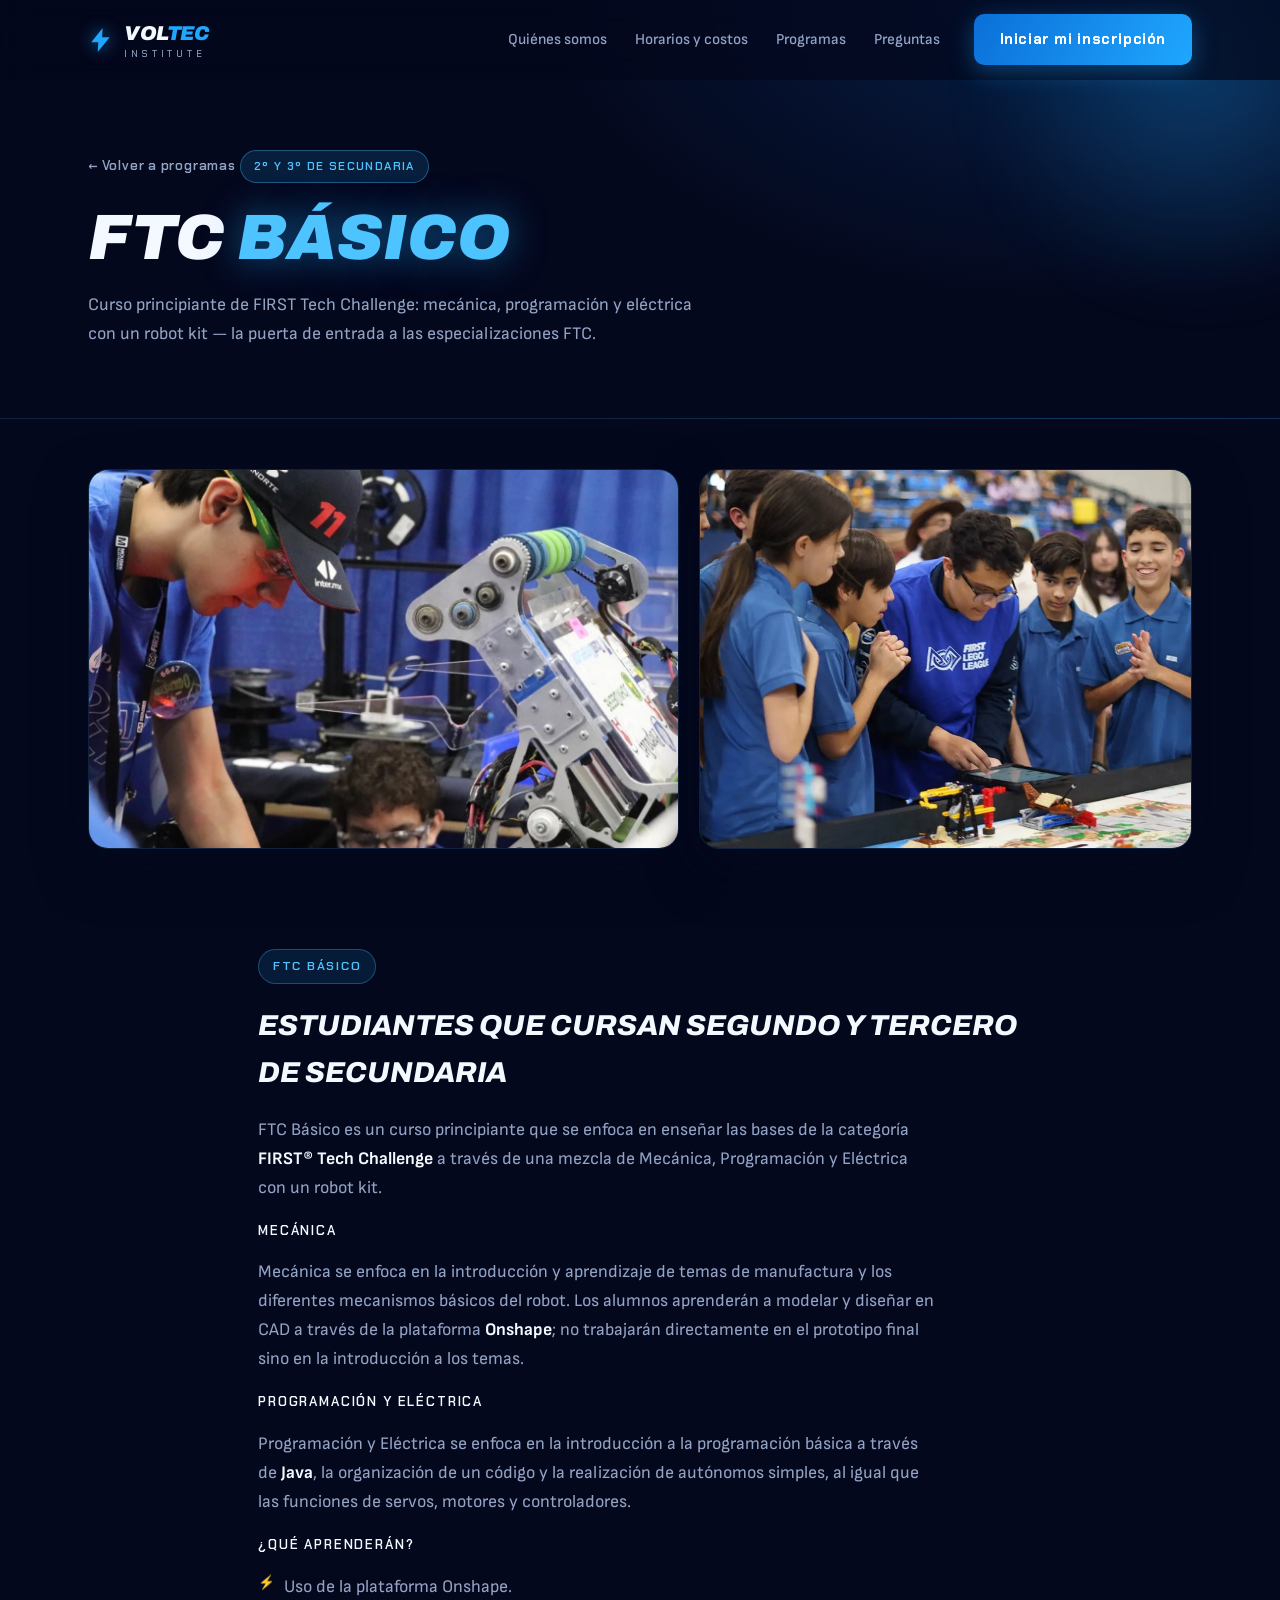
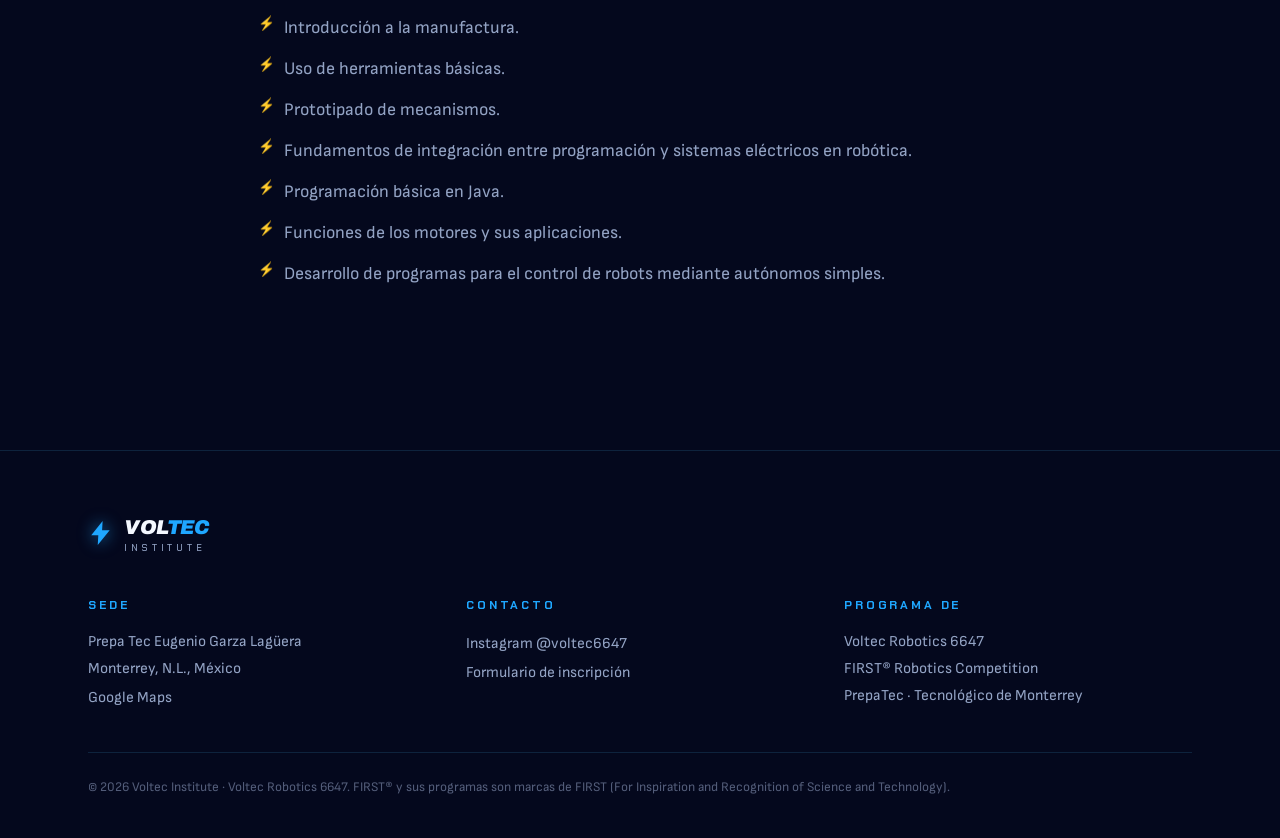
==== commit 16d53102: "Minor changes" ====
--- a/pages/ftc-basico.html
+++ b/pages/ftc-basico.html
@@ -26,7 +26,7 @@
       <a href="../index.html#programas">Programas</a>
       <a href="../index.html#faq">Preguntas</a>
     </nav>
-    <a class="btn btn--solid nav__cta" href="https://forms.gle/gibTbr4Ch8bQDQcL7" target="_blank" rel="noopener">Inscribir a mi hijo/a</a>
+    <a class="btn btn--solid nav__cta" href="https://forms.gle/gibTbr4Ch8bQDQcL7" target="_blank" rel="noopener">Iniciar mi inscripción</a>
     <button class="nav__burger" id="burger" aria-label="Abrir menú" aria-expanded="false">
       <span></span><span></span><span></span>
     </button>
@@ -36,7 +36,7 @@
     <a href="../index.html#detalles">Horarios y costos</a>
     <a href="../index.html#programas">Programas</a>
     <a href="../index.html#faq">Preguntas</a>
-    <a class="btn btn--solid" href="https://forms.gle/gibTbr4Ch8bQDQcL7" target="_blank" rel="noopener">Inscribir a mi hijo/a</a>
+    <a class="btn btn--solid" href="https://forms.gle/gibTbr4Ch8bQDQcL7" target="_blank" rel="noopener">Iniciar mi inscripción</a>
   </div>
 </header>
 
